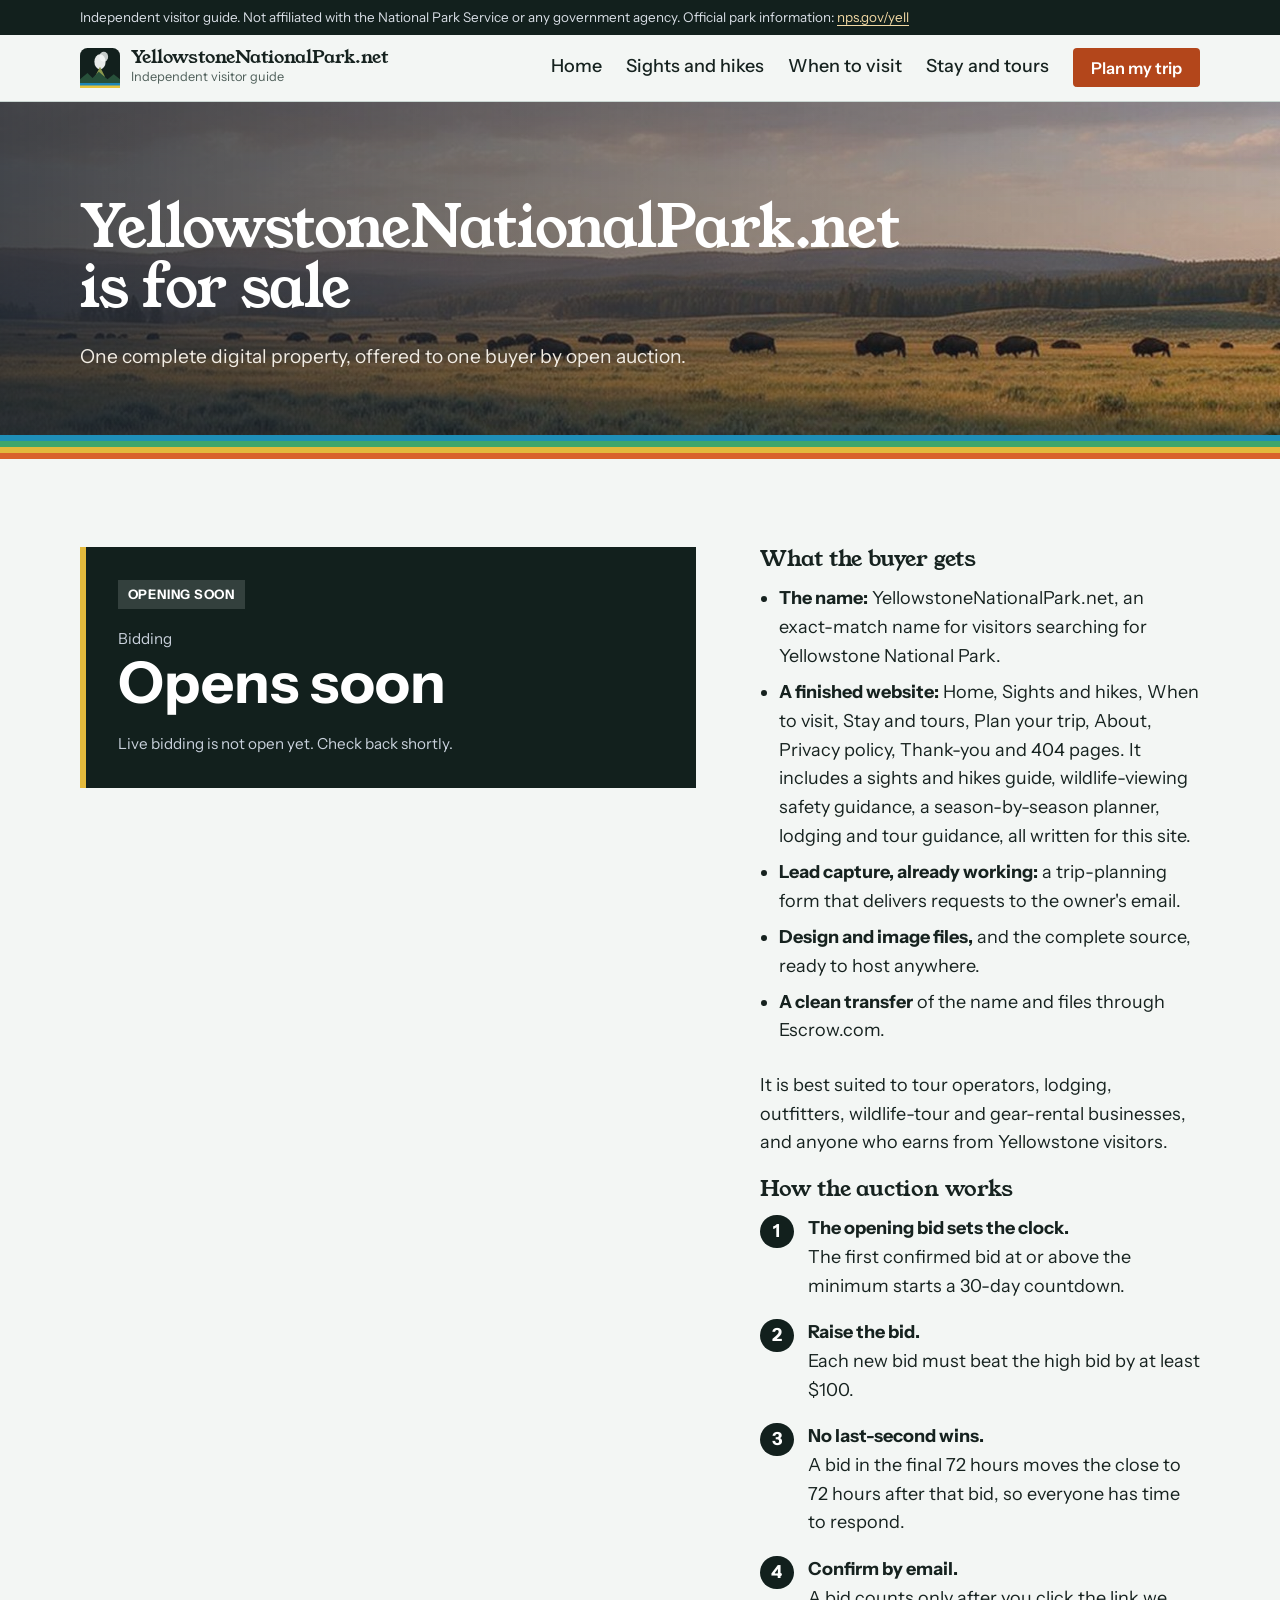
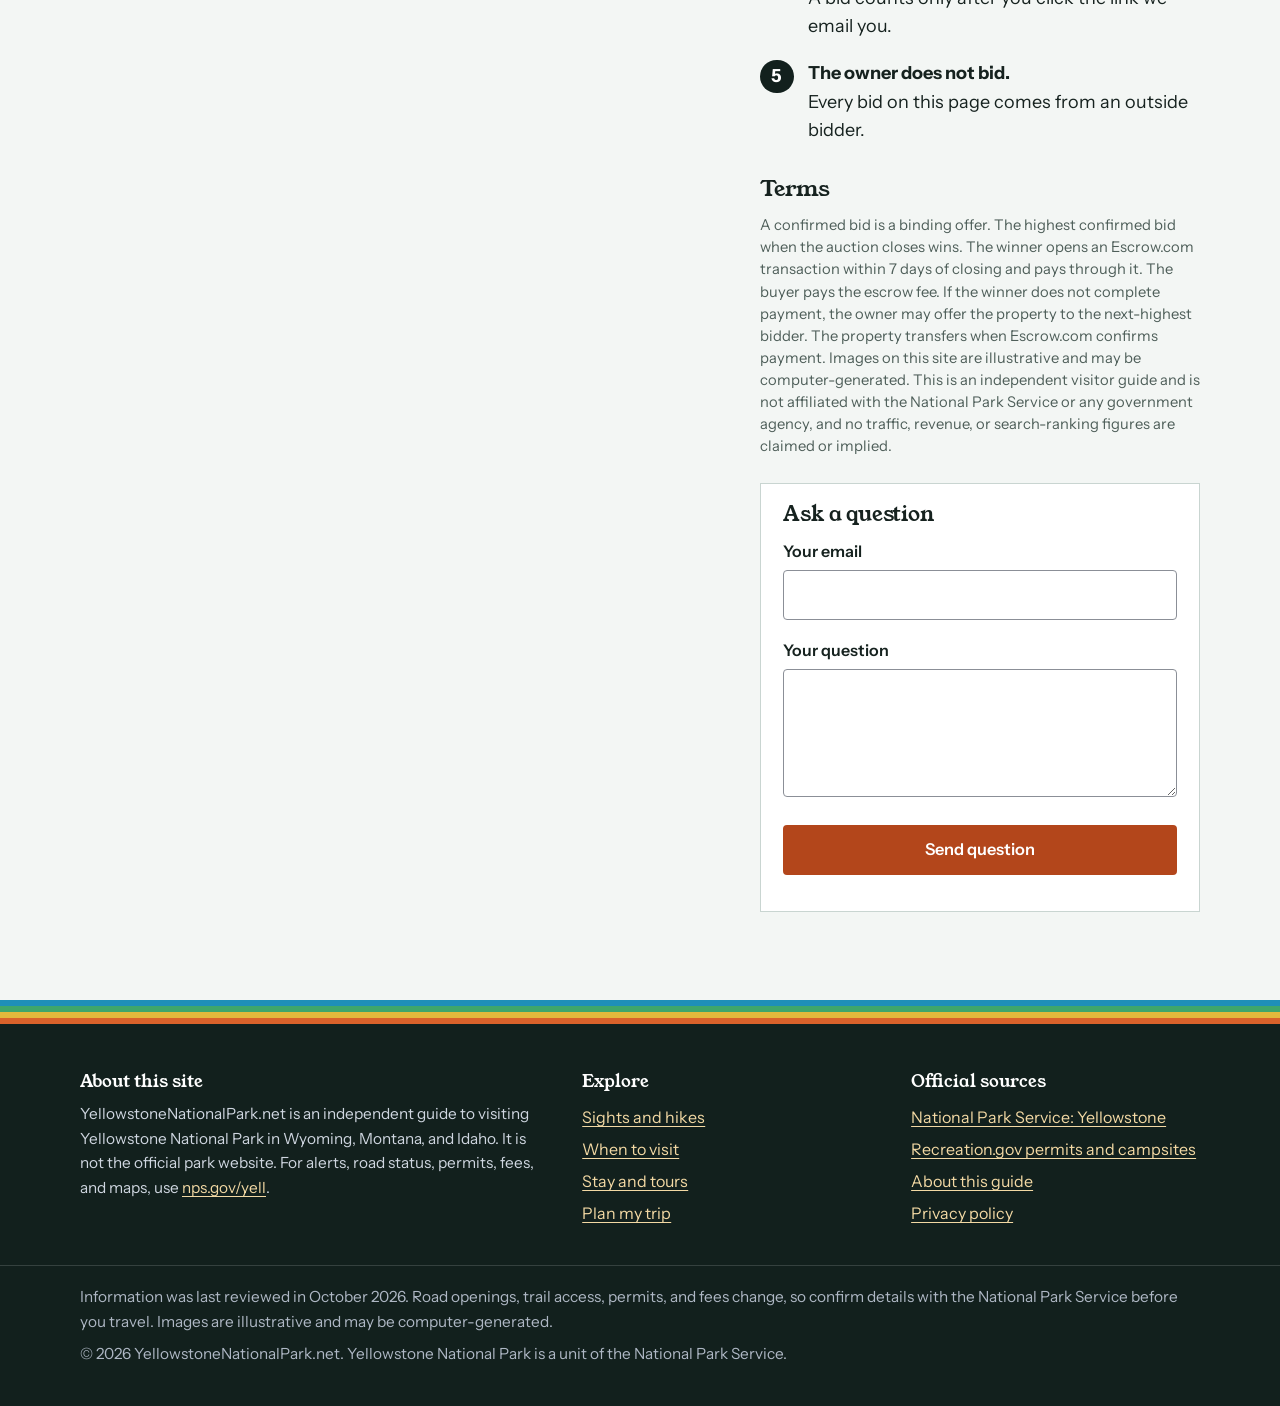
==== auction.html @ eef89161 "Add auction page (unlinked, noindex) and auction client script Co-Authored-By: Claude Sonnet 5.5 <no" ====
<!doctype html>
<html lang="en">
<head>
<meta charset="utf-8">
<meta name="robots" content="noindex, follow">
<meta name="viewport" content="width=device-width, initial-scale=1">
<title>YellowstoneNationalPark.net: Digital Property for Sale by Auction</title>
<meta name="description" content="YellowstoneNationalPark.net is offered as a complete digital property: the name, a finished visitor guide, and a working lead-capture form. Bids are open.">

<link rel="canonical" href="https://yellowstonenationalpark.net/auction.html">
<meta property="og:type" content="website">
<meta property="og:site_name" content="YellowstoneNationalPark.net">
<meta property="og:title" content="YellowstoneNationalPark.net: Digital Property for Sale by Auction">
<meta property="og:description" content="YellowstoneNationalPark.net is offered as a complete digital property: the name, a finished visitor guide, and a working lead-capture form. Bids are open.">
<meta property="og:url" content="https://yellowstonenationalpark.net/auction.html">
<meta property="og:image" content="https://yellowstonenationalpark.net/images/og-image.jpg">
<meta name="twitter:card" content="summary_large_image">
<meta name="theme-color" content="#12201d">
<link rel="icon" href="favicon.svg" type="image/svg+xml">
<link rel="apple-touch-icon" href="apple-touch-icon.png">
<link rel="preconnect" href="https://fonts.googleapis.com">
<link rel="preconnect" href="https://fonts.gstatic.com" crossorigin>
<link rel="stylesheet" href="https://fonts.googleapis.com/css2?family=Instrument+Sans:wght@400..700&family=Young+Serif&display=swap">
<link rel="stylesheet" href="css/style.css">
<script src="js/config.js"></script>
<script src="js/main.js" defer></script>
<script src="js/auction.js" defer></script>

</head>
<body>
<a class="skip" href="#main">Skip to content</a>
<div class="notice"><div class="wrap">Independent visitor guide. Not affiliated with the National Park Service or any government agency. Official park information: <a href="https://www.nps.gov/yell" rel="noopener">nps.gov/yell</a></div></div>
<header class="site-header">
<div class="wrap">
<a class="brand" href="index.html"><svg viewBox="0 0 64 64" aria-hidden="true"><rect width="64" height="64" rx="12" fill="#12201D"/><ellipse cx="32" cy="22" rx="9" ry="12" fill="#F4F7F6" opacity=".95"/><ellipse cx="38" cy="14" rx="7" ry="8" fill="#F4F7F6" opacity=".8"/><path d="M24,46 L32,30 L40,46 Z" fill="#8E9A4E"/><path d="M0,64 L0,50 L12,40 L20,48 L30,38 L44,50 L54,42 L64,50 L64,64 Z" fill="#27503A"/><rect y="56" width="64" height="8" fill="#1C86B8"/><rect y="60" width="64" height="4" fill="#E7C33A"/></svg><span><span class="brand-name">YellowstoneNationalPark.net</span><span class="brand-sub">Independent visitor guide</span></span></a>
<button class="nav-toggle" type="button" aria-expanded="false" aria-controls="site-nav">Menu</button>
<nav class="nav" id="site-nav" aria-label="Main"><a href="index.html">Home</a><a href="sights.html">Sights and hikes</a><a href="when-to-visit.html">When to visit</a><a href="plan-your-stay.html">Stay and tours</a><a class="btn" href="plan-your-trip.html">Plan my trip</a></nav>
</div>
</header>
<main id="main">

<section class="page-head">
<img src="images/header-plan.jpg" data-fallback="images/art/header-plan.svg" alt="" width="1600" height="500" fetchpriority="high">
<div class="wrap">
<h1>YellowstoneNationalPark.net is for sale</h1>
<p>One complete digital property, offered to one buyer by open auction.</p>
</div>
</section>
<div class="strata" aria-hidden="true"><i></i><i></i><i></i><i></i></div>

<section class="section">
<div class="wrap form-layout">
<div>
<div id="a-banner" class="a-banner" hidden role="status"></div>

<div class="auction-panel" id="auction-panel" aria-live="polite">
<span class="a-status" id="a-status">Loading</span>
<p class="a-label" id="a-label">Current high bid</p>
<p class="a-amount" id="a-amount">&nbsp;</p>
<p class="a-clock-label" id="a-clock-label"></p>
<p class="a-clock" id="a-clock"></p>
<p class="a-meta" id="a-meta"></p>
<div class="a-history-wrap" id="a-history-wrap" hidden>
<h3>Confirmed bids</h3>
<ul class="a-history" id="a-history"></ul>
</div>
</div>

<div id="bid-form-wrap" hidden>
<form id="bid-form" class="lead-form" novalidate>
<h2 style="margin-top:0">Place a bid</h2>
<p class="fine" style="margin-top:0">Your next bid must be at least <strong id="a-min"></strong>. Your bid counts only after you confirm it by email.</p>
<div class="hp" aria-hidden="true"><input type="text" name="website" tabindex="-1" autocomplete="off"></div>
<div class="field-row">
<div class="field"><label for="bid-name">Your name</label><input type="text" id="bid-name" name="name" autocomplete="name" required></div>
<div class="field"><label for="bid-company">Company <span class="hint">(optional)</span></label><input type="text" id="bid-company" name="company" autocomplete="organization"></div>
</div>
<div class="field-row">
<div class="field"><label for="bid-email">Email</label><input type="email" id="bid-email" name="email" autocomplete="email" required></div>
<div class="field"><label for="bid-phone">Phone</label><input type="tel" id="bid-phone" name="phone" autocomplete="tel" required></div>
</div>
<div class="field"><label for="bid-amount">Your bid (US dollars)</label><div class="a-amount-field"><span>$</span><input type="text" inputmode="numeric" id="bid-amount" name="amount" autocomplete="off" required></div></div>
<div class="field"><label class="check"><input type="checkbox" name="terms" id="bid-terms"><span>I have read the auction terms. I understand that a confirmed bid is binding, and that the winner pays through Escrow.com within 7 days of the auction closing.</span></label></div>
<button class="btn" type="submit">Submit bid</button>
<div id="bid-status" class="form-status" role="status"></div>
</form>
</div>
<div id="a-closed" class="a-closed" hidden>Bidding is not open right now.</div>
</div>

<aside class="a-side">
<h2>What the buyer gets</h2>
<ul class="a-list">
<li><strong>The name:</strong> YellowstoneNationalPark.net, an exact-match name for visitors searching for Yellowstone National Park.</li>
<li><strong>A finished website:</strong> Home, Sights and hikes, When to visit, Stay and tours, Plan your trip, About, Privacy policy, Thank-you and 404 pages. It includes a sights and hikes guide, wildlife-viewing safety guidance, a season-by-season planner, lodging and tour guidance, all written for this site.</li>
<li><strong>Lead capture, already working:</strong> a trip-planning form that delivers requests to the owner's email.</li>
<li><strong>Design and image files,</strong> and the complete source, ready to host anywhere.</li>
<li><strong>A clean transfer</strong> of the name and files through Escrow.com.</li>
</ul>
<p>It is best suited to tour operators, lodging, outfitters, wildlife-tour and gear-rental businesses, and anyone who earns from Yellowstone visitors.</p>

<h2>How the auction works</h2>
<ol class="steps">
<li><strong>The opening bid sets the clock.</strong>The first confirmed bid at or above the minimum starts a 30-day countdown.</li>
<li><strong>Raise the bid.</strong>Each new bid must beat the high bid by at least $100.</li>
<li><strong>No last-second wins.</strong>A bid in the final 72 hours moves the close to 72 hours after that bid, so everyone has time to respond.</li>
<li><strong>Confirm by email.</strong>A bid counts only after you click the link we email you.</li>
<li><strong>The owner does not bid.</strong>Every bid on this page comes from an outside bidder.</li>
</ol>

<h2>Terms</h2>
<p class="fine" style="margin-top:0">A confirmed bid is a binding offer. The highest confirmed bid when the auction closes wins. The winner opens an Escrow.com transaction within 7 days of closing and pays through it. The buyer pays the escrow fee. If the winner does not complete payment, the owner may offer the property to the next-highest bidder. The property transfers when Escrow.com confirms payment. Images on this site are illustrative and may be computer-generated. This is an independent visitor guide and is not affiliated with the National Park Service or any government agency, and no traffic, revenue, or search-ranking figures are claimed or implied.</p>

<form id="ask-form" class="ask-form" novalidate>
<h3>Ask a question</h3>
<div class="hp" aria-hidden="true"><input type="checkbox" name="botcheck" tabindex="-1" autocomplete="off"></div>
<div class="field"><label for="ask-email">Your email</label><input type="email" id="ask-email" name="email" required></div>
<div class="field"><label for="ask-msg">Your question</label><textarea id="ask-msg" name="message" required></textarea></div>
<button class="btn" type="submit">Send question</button>
<div id="ask-status" class="form-status" role="status"></div>
</form>
</aside>
</div>
</section>

</main>
<div class="strata strata--static" aria-hidden="true"><i></i><i></i><i></i><i></i></div>
<footer class="site-footer">
<div class="wrap">
<div>
<h2>About this site</h2>
<p>YellowstoneNationalPark.net is an independent guide to visiting Yellowstone National Park in Wyoming, Montana, and Idaho. It is not the official park website. For alerts, road status, permits, fees, and maps, use <a href="https://www.nps.gov/yell" rel="noopener">nps.gov/yell</a>.</p>
</div>
<div>
<h2>Explore</h2>
<ul>
<li><a href="sights.html">Sights and hikes</a></li>
<li><a href="when-to-visit.html">When to visit</a></li>
<li><a href="plan-your-stay.html">Stay and tours</a></li>
<li><a href="plan-your-trip.html">Plan my trip</a></li>
</ul>
</div>
<div>
<h2>Official sources</h2>
<ul>
<li><a href="https://www.nps.gov/yell" rel="noopener">National Park Service: Yellowstone</a></li>
<li><a href="https://www.recreation.gov" rel="noopener">Recreation.gov permits and campsites</a></li>
<li><a href="about.html">About this guide</a></li>
<li><a href="privacy.html">Privacy policy</a></li>
</ul>
</div>
</div>
<div class="legal"><div class="wrap">
<p>Information was last reviewed in October 2026. Road openings, trail access, permits, and fees change, so confirm details with the National Park Service before you travel. Images are illustrative and may be computer-generated.</p>
<p>&copy; <span id="year">2026</span> YellowstoneNationalPark.net. Yellowstone National Park is a unit of the National Park Service.</p>
</div></div>
</footer>
</body>
</html>
---- css/style.css ----
/* YellowstoneNationalPark.net — independent visitor guide */

:root {
  --night: #12201d;
  --night-2: #1d332e;
  --paper: #f3f6f4;
  --paper-2: #e3ebe8;
  --ink: #16221f;
  --muted: #4f5f5a;
  --line: #c9d5d1;
  --vermilion: #b3461b;
  --vermilion-dk: #8c3512;
  --river: #17787a;
  --gold: #e3b93c;
  --s1: #1f8fb8;
  --s2: #3fa66b;
  --s3: #e3b93c;
  --s4: #d9622b;
  --wrap: 1120px;
  --head: "Instrument Sans", "Avenir Next", "Segoe UI", system-ui, sans-serif;
  --body: "Instrument Sans", "Avenir Next", "Segoe UI", system-ui, sans-serif;
  --display: "Young Serif", Georgia, "Times New Roman", serif;
}

*, *::before, *::after { box-sizing: border-box; }
html { -webkit-text-size-adjust: 100%; scroll-behavior: smooth; }
body {
  margin: 0;
  background: var(--paper);
  color: var(--ink);
  font-family: var(--body);
  font-size: 1.125rem;
  line-height: 1.65;
}
img { max-width: 100%; height: auto; display: block; }
a { color: var(--vermilion); text-underline-offset: 3px; }
a:hover { color: var(--vermilion-dk); }
:focus-visible { outline: 3px solid var(--river); outline-offset: 3px; }

h1, h2, h3 {
  font-family: var(--head);
  font-weight: 700;
  line-height: 1.12;
  letter-spacing: -0.015em;
  margin: 0 0 .6em;
}
h1 { font-size: clamp(2.5rem, 6.4vw, 4.8rem); line-height: 1.02; letter-spacing: -0.025em; }
h2 { font-size: clamp(1.75rem, 3.4vw, 2.5rem); }
h3 { font-size: 1.3rem; letter-spacing: -0.005em; }
p { margin: 0 0 1.1em; }

.wrap { width: min(100% - 2.5rem, var(--wrap)); margin-inline: auto; }
.prose { max-width: 40rem; }
.section { padding: clamp(3rem, 7vw, 5.5rem) 0; }
.section--tint { background: var(--paper-2); }
.lede { font-size: 1.28rem; line-height: 1.55; color: #323a46; }

.skip {
  position: absolute; left: -999px; top: 0; background: #fff; color: var(--ink);
  padding: .6rem 1rem; z-index: 100;
}
.skip:focus { left: .5rem; top: .5rem; }

/* ---------- top notice + header ---------- */
.notice {
  background: var(--night);
  color: #d9dee6;
  font-family: var(--head);
  font-size: .84rem;
  line-height: 1.4;
  padding: .5rem 0;
}
.notice a { color: #f3d9a4; }
.site-header { background: var(--paper); border-bottom: 1px solid var(--line); }
.site-header .wrap { display: flex; align-items: center; justify-content: space-between; gap: 1rem; padding: .8rem 0; }
.brand { display: flex; align-items: center; gap: .7rem; text-decoration: none; color: var(--ink); }
.brand svg, .brand img { width: 40px; height: 40px; flex: none; }
.brand-name { font-family: var(--head); font-weight: 700; font-size: 1.12rem; line-height: 1.1; display: block; }
.brand-sub { font-family: var(--head); font-size: .8rem; color: var(--muted); display: block; }
.nav-toggle {
  display: none; font: inherit; font-family: var(--head); font-weight: 600;
  background: none; border: 1.5px solid var(--ink); border-radius: 4px; padding: .4rem .8rem; cursor: pointer; color: var(--ink);
}
.nav { display: flex; align-items: center; gap: 1.5rem; font-family: var(--head); font-weight: 500; }
.nav a { color: var(--ink); text-decoration: none; padding: .3rem 0; border-bottom: 2px solid transparent; }
.nav a:hover { border-bottom-color: var(--s2); }
.nav a[aria-current="page"] { border-bottom-color: var(--vermilion); }
.nav .btn { color: #fff; border-bottom: 0; padding: .55rem 1rem; }

@media (max-width: 860px) {
  .nav-toggle { display: inline-block; }
  .nav { display: none; position: absolute; left: 0; right: 0; top: 100%; background: var(--paper); flex-direction: column; align-items: stretch; gap: 0; padding: .5rem 1.25rem 1.2rem; border-bottom: 1px solid var(--line); z-index: 20; }
  .nav.is-open { display: flex; }
  .nav a { padding: .8rem 0; border-bottom: 1px solid var(--line); }
  .nav .btn { margin-top: .8rem; text-align: center; }
  .site-header { position: relative; }
}

/* ---------- buttons ---------- */
.btn {
  display: inline-block; font-family: var(--head); font-weight: 600; font-size: 1.02rem; line-height: 1.2;
  background: var(--vermilion); color: #fff; text-decoration: none;
  padding: .85rem 1.35rem; border-radius: 4px; border: 2px solid var(--vermilion); cursor: pointer;
}
.btn:hover { background: var(--vermilion-dk); border-color: var(--vermilion-dk); color: #fff; }
.btn--ghost { background: transparent; color: #fff; border-color: rgba(255,255,255,.75); }
.btn--ghost:hover { background: rgba(255,255,255,.14); border-color: #fff; }
.btn--gold { background: var(--gold); border-color: var(--gold); color: var(--night); }
.btn--gold:hover { background: #e4b252; border-color: #e4b252; color: var(--night); }
.btn-row { display: flex; flex-wrap: wrap; gap: .8rem; }

/* ---------- strata band (page-load draws once) ---------- */
.strata { display: flex; flex-direction: column; }
.strata i { display: block; height: 5px; transform-origin: left; animation: draw .9s cubic-bezier(.2,.7,.2,1) both; }
.strata i:nth-child(1) { background: var(--s1); animation-delay: .05s; }
.strata i:nth-child(2) { background: var(--s2); animation-delay: .2s; }
.strata i:nth-child(3) { background: var(--s3); animation-delay: .35s; }
.strata i:nth-child(4) { background: var(--s4); animation-delay: .5s; }
@keyframes draw { from { transform: scaleX(0); } to { transform: scaleX(1); } }
.strata--static i { animation: none; }

/* ---------- hero ---------- */
.hero { position: relative; color: #fff; background: var(--night); min-height: min(82vh, 780px); display: flex; align-items: flex-end; overflow: hidden; }
.hero > img { position: absolute; inset: 0; width: 100%; height: 100%; object-fit: cover; }
.hero::before {
  content: ""; position: absolute; inset: 0; z-index: 1;
  background: linear-gradient(180deg, rgba(27,36,48,.28) 0%, rgba(27,36,48,.12) 35%, rgba(27,36,48,.82) 100%);
}
.hero .wrap { position: relative; z-index: 2; padding: 6rem 0 3.2rem; }
.hero h1 { max-width: 16ch; text-shadow: 0 2px 24px rgba(0,0,0,.35); }
.hero p { max-width: 36rem; font-size: 1.25rem; color: #f1ece4; text-shadow: 0 1px 12px rgba(0,0,0,.4); }

.page-head { position: relative; color: #fff; background: var(--night); overflow: hidden; }
.page-head > img { position: absolute; inset: 0; width: 100%; height: 100%; object-fit: cover; }
.page-head::before { content: ""; position: absolute; inset: 0; z-index: 1; background: linear-gradient(90deg, rgba(27,36,48,.82) 0%, rgba(27,36,48,.45) 60%, rgba(27,36,48,.2) 100%); }
.page-head .wrap { position: relative; z-index: 2; padding: clamp(3.5rem, 8vw, 6rem) 0 clamp(2.5rem, 6vw, 4rem); }
.page-head h1 { font-size: clamp(2.1rem, 5vw, 3.6rem); max-width: 20ch; margin-bottom: .4em; }
.page-head p { max-width: 38rem; font-size: 1.2rem; margin: 0; color: #f1ece4; }

/* ---------- quick facts ---------- */
.facts { background: var(--paper-2); border-bottom: 1px solid var(--line); }
.facts dl { display: grid; grid-template-columns: repeat(4, 1fr); margin: 0; }
.facts div { padding: 1.4rem 1.2rem 1.4rem 0; }
.facts div + div { padding-left: 1.4rem; border-left: 1px solid var(--line); }
.facts dt { font-family: var(--head); font-weight: 700; font-size: 1.55rem; line-height: 1.1; letter-spacing: -0.01em; }
.facts dd { margin: .3rem 0 0; font-size: .98rem; line-height: 1.4; color: var(--muted); }
@media (max-width: 760px) {
  .facts dl { grid-template-columns: 1fr 1fr; }
  .facts div { padding: 1rem .8rem 1rem 0; }
  .facts div:nth-child(odd) { padding-left: 0; border-left: 0; }
  .facts div:nth-child(n+3) { border-top: 1px solid var(--line); }
}

/* ---------- cards ---------- */
.grid { display: grid; gap: 1.6rem; }
.grid--2 { grid-template-columns: repeat(2, 1fr); }
.grid--3 { grid-template-columns: repeat(3, 1fr); }
.grid--4 { grid-template-columns: repeat(4, 1fr); }
@media (max-width: 980px) { .grid--4 { grid-template-columns: repeat(2, 1fr); } .grid--3 { grid-template-columns: repeat(2, 1fr); } }
@media (max-width: 640px) { .grid--4, .grid--3, .grid--2 { grid-template-columns: 1fr; } }

.card { position: relative; background: #fff; border: 1px solid var(--line); display: flex; flex-direction: column; }
.card > img { width: 100%; aspect-ratio: 4 / 3; object-fit: cover; background: var(--paper-2); }
.card-body { padding: 1.15rem 1.2rem 1.35rem; display: flex; flex-direction: column; flex: 1; }
.card-body h3 { margin-bottom: .4em; }
.card-body p { font-size: 1rem; line-height: 1.55; margin-bottom: .9em; }
.card-body > :last-child { margin-bottom: 0; }
.card h3 a { color: var(--ink); text-decoration: none; }
.card h3 a::after { content: ""; position: absolute; inset: 0; }
.card h3 a:hover { color: var(--vermilion); }
.card:focus-within { outline: 3px solid var(--river); outline-offset: 2px; }
.card h3 a:focus-visible { outline: none; }

/* ---------- trail plates ---------- */
.plate {
  display: flex; flex-wrap: wrap; gap: .5rem 1.4rem;
  margin: 0 0 1rem; padding: .85rem 1rem; background: var(--night); color: #f4eadc;
  border-radius: 2px; outline: 1px solid rgba(244,234,220,.35); outline-offset: -5px;
}
.plate div { min-width: 0; }
.plate dt { font-family: var(--head); font-size: .78rem; color: #b9c2cf; line-height: 1.3; }
.plate dd { margin: 0; font-family: var(--head); font-weight: 700; font-size: 1.1rem; line-height: 1.25; color: #fff; }

/* ---------- editorial blocks ---------- */
.split { display: grid; grid-template-columns: 1.1fr 1fr; gap: clamp(1.6rem, 4vw, 3.5rem); align-items: center; }
.split--flip > :first-child { order: 2; }
.split img { width: 100%; aspect-ratio: 4 / 3; object-fit: cover; }
@media (max-width: 800px) { .split { grid-template-columns: 1fr; } .split--flip > :first-child { order: 0; } }

.points { list-style: none; margin: 0; padding: 0; display: grid; gap: 1.5rem; }
.points li { padding-left: 1.2rem; border-left: 4px solid var(--s3); }
.points strong { font-family: var(--head); font-size: 1.15rem; display: block; margin-bottom: .15rem; }

.facts-list { margin: 0 0 1.2em; padding: 0; list-style: none; font-size: 1rem; }
.facts-list li { padding: .45rem 0; border-top: 1px solid var(--line); }
.facts-list li:last-child { border-bottom: 1px solid var(--line); }
.facts-list b { font-family: var(--head); }

.callout { background: #fff; border: 1px solid var(--line); border-left: 6px solid var(--gold); padding: 1.1rem 1.3rem; margin: 2rem 0; font-size: 1.02rem; }
.callout strong { font-family: var(--head); }
.callout > :last-child { margin-bottom: 0; }

.table-wrap { overflow-x: auto; border: 1px solid var(--line); background: #fff; }
table { border-collapse: collapse; width: 100%; font-size: 1rem; min-width: 640px; }
th, td { text-align: left; padding: .8rem 1rem; vertical-align: top; border-bottom: 1px solid var(--line); }
th { font-family: var(--head); font-weight: 600; background: var(--paper-2); }
tr:last-child td { border-bottom: 0; }

.cta { background: var(--night); color: #fff; }
.cta h2 { color: #fff; max-width: 22ch; }
.cta p { color: #d4dae3; max-width: 38rem; }

details { border-top: 1px solid var(--line); padding: 1rem 0; }
details:last-of-type { border-bottom: 1px solid var(--line); }
summary { font-family: var(--head); font-weight: 600; font-size: 1.15rem; cursor: pointer; }
details p { margin: .7rem 0 0; font-size: 1.05rem; max-width: 40rem; }

/* ---------- form ---------- */
.form-layout { display: grid; grid-template-columns: 1.4fr 1fr; gap: clamp(2rem, 5vw, 4rem); align-items: start; }
@media (max-width: 900px) { .form-layout { grid-template-columns: 1fr; } }
.lead-form { background: #fff; border: 1px solid var(--line); padding: clamp(1.2rem, 3vw, 2rem); }
.field-row { display: grid; grid-template-columns: 1fr 1fr; gap: 0 1.2rem; }
@media (max-width: 640px) { .field-row { grid-template-columns: 1fr; } }
.field { margin-bottom: 1.15rem; }
.field label, .field legend { display: block; font-family: var(--head); font-weight: 600; font-size: 1rem; margin-bottom: .35rem; padding: 0; }
.field .hint { font-size: .92rem; color: var(--muted); font-weight: 400; }
.field input[type="text"], .field input[type="email"], .field input[type="tel"], .field select, .field textarea {
  width: 100%; font: inherit; font-size: 1rem; color: var(--ink); background: #fff;
  border: 1.5px solid #8b8f97; border-radius: 4px; padding: .7rem .8rem; min-height: 3.1rem;
}
.field textarea { min-height: 8rem; }
.field textarea { min-height: 8rem; resize: vertical; }
.field input:focus, .field select:focus, .field textarea:focus { outline: 3px solid var(--river); outline-offset: 1px; border-color: var(--river); }
.field .error { display: none; color: #a12a16; font-family: var(--head); font-size: .95rem; margin-top: .35rem; }
.field.has-error .error { display: block; }
.field.has-error input, .field.has-error select, .field.has-error textarea { border-color: #a12a16; }
.check { display: flex; gap: .7rem; align-items: flex-start; font-size: .98rem; line-height: 1.5; }
.check input { width: 1.2rem; height: 1.2rem; margin-top: .25rem; flex: none; accent-color: var(--vermilion); }
.hp { position: absolute; left: -9999px; width: 1px; height: 1px; overflow: hidden; }
.form-status { margin-top: 1rem; font-family: var(--head); font-weight: 600; }
.form-status.is-error { color: #a12a16; }
.lead-form .btn { width: 100%; font-size: 1.1rem; padding: 1rem; }
.lead-form .btn[disabled] { opacity: .65; cursor: progress; }
.fine { font-size: .92rem; color: var(--muted); line-height: 1.5; margin-top: .9rem; }

.steps { list-style: none; counter-reset: step; margin: 0 0 2rem; padding: 0; display: grid; gap: 1.1rem; }
.steps li { counter-increment: step; padding-left: 3rem; position: relative; }
.steps li::before {
  content: counter(step); position: absolute; left: 0; top: .05rem; width: 2.1rem; height: 2.1rem; border-radius: 50%;
  background: var(--night); color: #fff; font-family: var(--head); font-weight: 700; display: grid; place-items: center;
}
.steps strong { font-family: var(--head); display: block; }

/* ---------- footer ---------- */
.site-footer { background: var(--night); color: #cfd6e0; font-size: 1rem; }
.site-footer .wrap { display: grid; grid-template-columns: 1.6fr 1fr 1fr; gap: 2.5rem; padding: 3rem 0 2.2rem; }
@media (max-width: 800px) { .site-footer .wrap { grid-template-columns: 1fr; gap: 1.8rem; } }
.site-footer h2 { font-size: 1.05rem; color: #fff; margin-bottom: .7em; letter-spacing: 0; }
.site-footer a { color: #f3d9a4; }
.site-footer ul { list-style: none; margin: 0; padding: 0; }
.site-footer li { padding: .2rem 0; }
.site-footer p { font-size: .96rem; line-height: 1.6; }
.legal { border-top: 1px solid rgba(255,255,255,.15); padding: 1.2rem 0 2rem; font-size: .88rem; color: #aeb7c4; }
.legal .wrap { display: block; padding: 0; }
.legal p { margin: 0 0 .5em; }

.center-page { text-align: left; }

@media (prefers-reduced-motion: reduce) {
  html { scroll-behavior: auto; }
  .strata i { animation: none; }
}
@media print {
  .notice, .nav, .nav-toggle, .cta, .site-footer .wrap { display: none; }
}

/* ---------- Yellowstone identity overrides ---------- */
body { line-height: 1.6; }
h1, h2, h3 { font-family: var(--display); font-weight: 400; letter-spacing: -0.01em; }
h1 { letter-spacing: -0.02em; line-height: 1.04; }
.brand-name { font-family: var(--display); font-weight: 400; font-size: 1.12rem; }
.facts dt { font-family: var(--display); font-weight: 400; font-size: 1.5rem; }
.plate dd { font-family: var(--head); }
.strata i { height: 6px; }
.card > img { aspect-ratio: 3 / 2; }
.hero .wrap { display: grid; grid-template-columns: 1.35fr 1fr; gap: 2.5rem; align-items: end; }
.hero h1 { max-width: 15ch; }
.hero-panel { background: rgba(18, 32, 29, .78); border: 1px solid rgba(255,255,255,.22); border-left: 6px solid var(--gold); padding: 1.1rem 1.3rem 1.2rem; font-size: 1rem; }
.hero-panel h2 { font-size: 1.25rem; color: #fff; margin: 0 0 .6rem; }
.hero-panel ul { list-style: none; margin: 0; padding: 0; }
.hero-panel li { padding: .5rem 0; border-top: 1px solid rgba(255,255,255,.18); line-height: 1.45; color: #e8efec; }
.hero-panel li b { color: #fff; }
.hero-panel a { color: #f3d9a4; }
@media (max-width: 860px) { .hero .wrap { grid-template-columns: 1fr; gap: 1.6rem; } }
.rule-cards { display: grid; grid-template-columns: repeat(3, 1fr); gap: 1.4rem; }
@media (max-width: 860px) { .rule-cards { grid-template-columns: 1fr; } }
.rule { background: #fff; border: 1px solid var(--line); border-top: 6px solid var(--s4); padding: 1.1rem 1.2rem 1.3rem; }
.rule:nth-child(2) { border-top-color: var(--s1); }
.rule:nth-child(3) { border-top-color: var(--s3); }
.rule h3 { font-size: 1.25rem; margin-bottom: .4em; }
.rule p { font-size: 1rem; margin: 0; line-height: 1.55; }
.points + p { margin-top: 1.6rem; }

/* ---------- auction page ---------- */
.auction-panel { background: var(--night); color: #fff; padding: clamp(1.3rem, 3vw, 2rem); border-left: 6px solid var(--gold); margin-bottom: 1.6rem; }
.a-status { display: inline-block; font-family: var(--head); font-weight: 700; font-size: .82rem; letter-spacing: .06em; text-transform: uppercase; padding: .25rem .6rem; background: rgba(255,255,255,.14); color: #fff; }
.a-status.is-running { background: var(--gold); color: var(--night); }
.a-status.is-open { background: var(--river); color: #fff; }
.a-label { font-family: var(--head); font-size: .95rem; color: #c9d1dc; margin: 1.1rem 0 0; }
.a-amount { font-family: var(--head); font-weight: 800; font-size: clamp(2.4rem, 7vw, 3.6rem); line-height: 1.1; margin: 0; color: #fff; }
.a-clock-label { font-family: var(--head); font-size: .95rem; color: #c9d1dc; margin: 1.1rem 0 0; }
.a-clock { font-family: var(--head); font-weight: 700; font-size: clamp(1.3rem, 4vw, 1.8rem); margin: 0; font-variant-numeric: tabular-nums; }
.a-meta { font-size: .95rem; color: #c9d1dc; margin: .9rem 0 0; line-height: 1.55; }
.a-history-wrap { margin-top: 1.3rem; border-top: 1px solid rgba(255,255,255,.18); padding-top: 1rem; }
.a-history-wrap h3 { font-size: 1rem; color: #fff; margin: 0 0 .5rem; }
.a-history { list-style: none; margin: 0; padding: 0; font-family: var(--head); font-size: .95rem; }
.a-history li { display: flex; justify-content: space-between; gap: 1rem; padding: .3rem 0; border-bottom: 1px solid rgba(255,255,255,.1); }
.a-history li span:first-child { font-weight: 700; }
.a-history li span:last-child { color: #c9d1dc; text-align: right; }
.a-banner { padding: .9rem 1.1rem; margin-bottom: 1.2rem; font-family: var(--head); font-weight: 600; border-left: 6px solid; }
.a-banner.is-ok { background: #e3f2e6; border-color: #2e7d4a; color: #174a2b; }
.a-banner.is-warn { background: #fdf0d8; border-color: #b9770e; color: #6b4306; }
.form-status.is-ok { color: #1f6b3d; }
.a-amount-field { position: relative; }
.a-amount-field span { position: absolute; left: .85rem; top: 50%; transform: translateY(-50%); font-family: var(--head); font-weight: 700; }
.a-amount-field input { padding-left: 1.8rem !important; }
.a-closed { background: #fff; border: 1px solid var(--line); padding: 1.2rem 1.4rem; font-family: var(--head); font-weight: 600; }
.a-list { margin: 0 0 1.6rem; padding-left: 1.2rem; }
.a-list li { margin-bottom: .45rem; }
.a-side h2 { font-size: 1.35rem; }
.ask-form { background: #fff; border: 1px solid var(--line); padding: 1.2rem 1.4rem; margin-top: 1.6rem; }
.ask-form .btn { width: 100%; }
.ask-form h3 { margin-top: 0; }
[hidden] { display: none !important; }
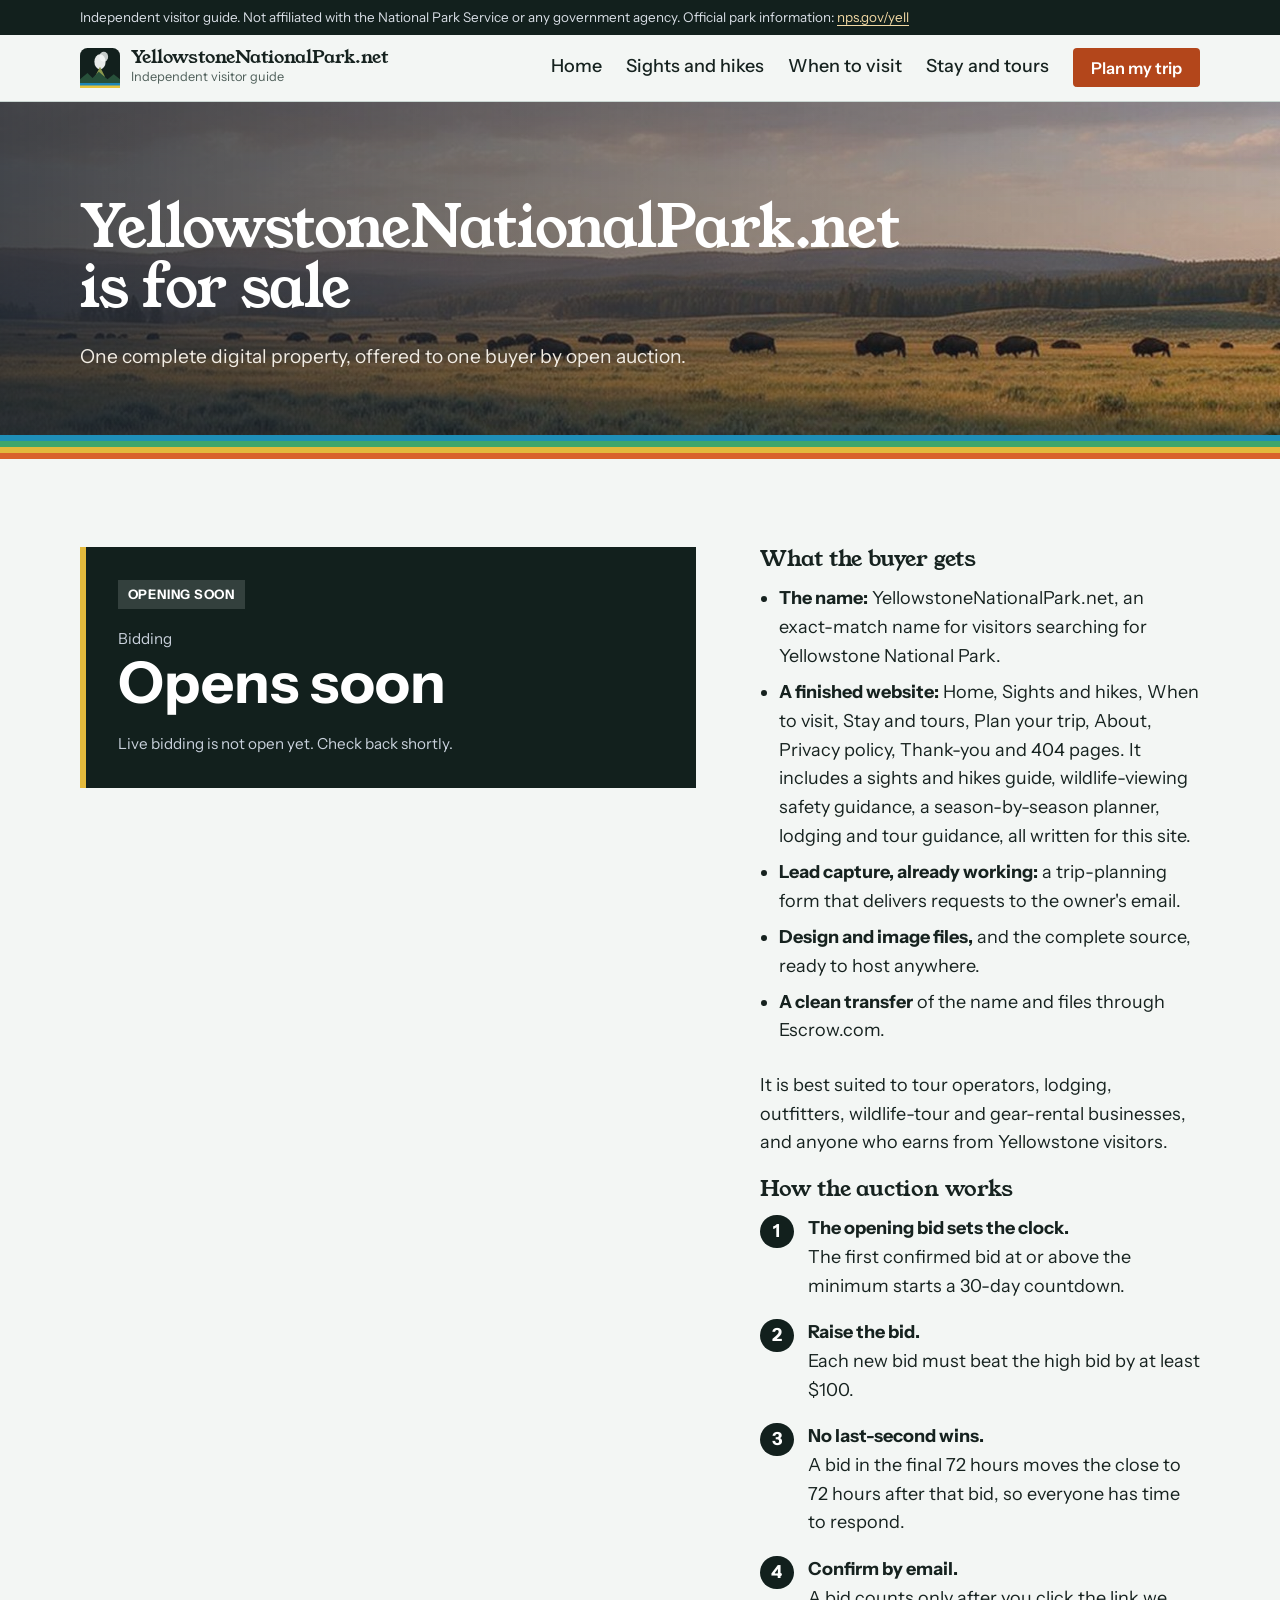
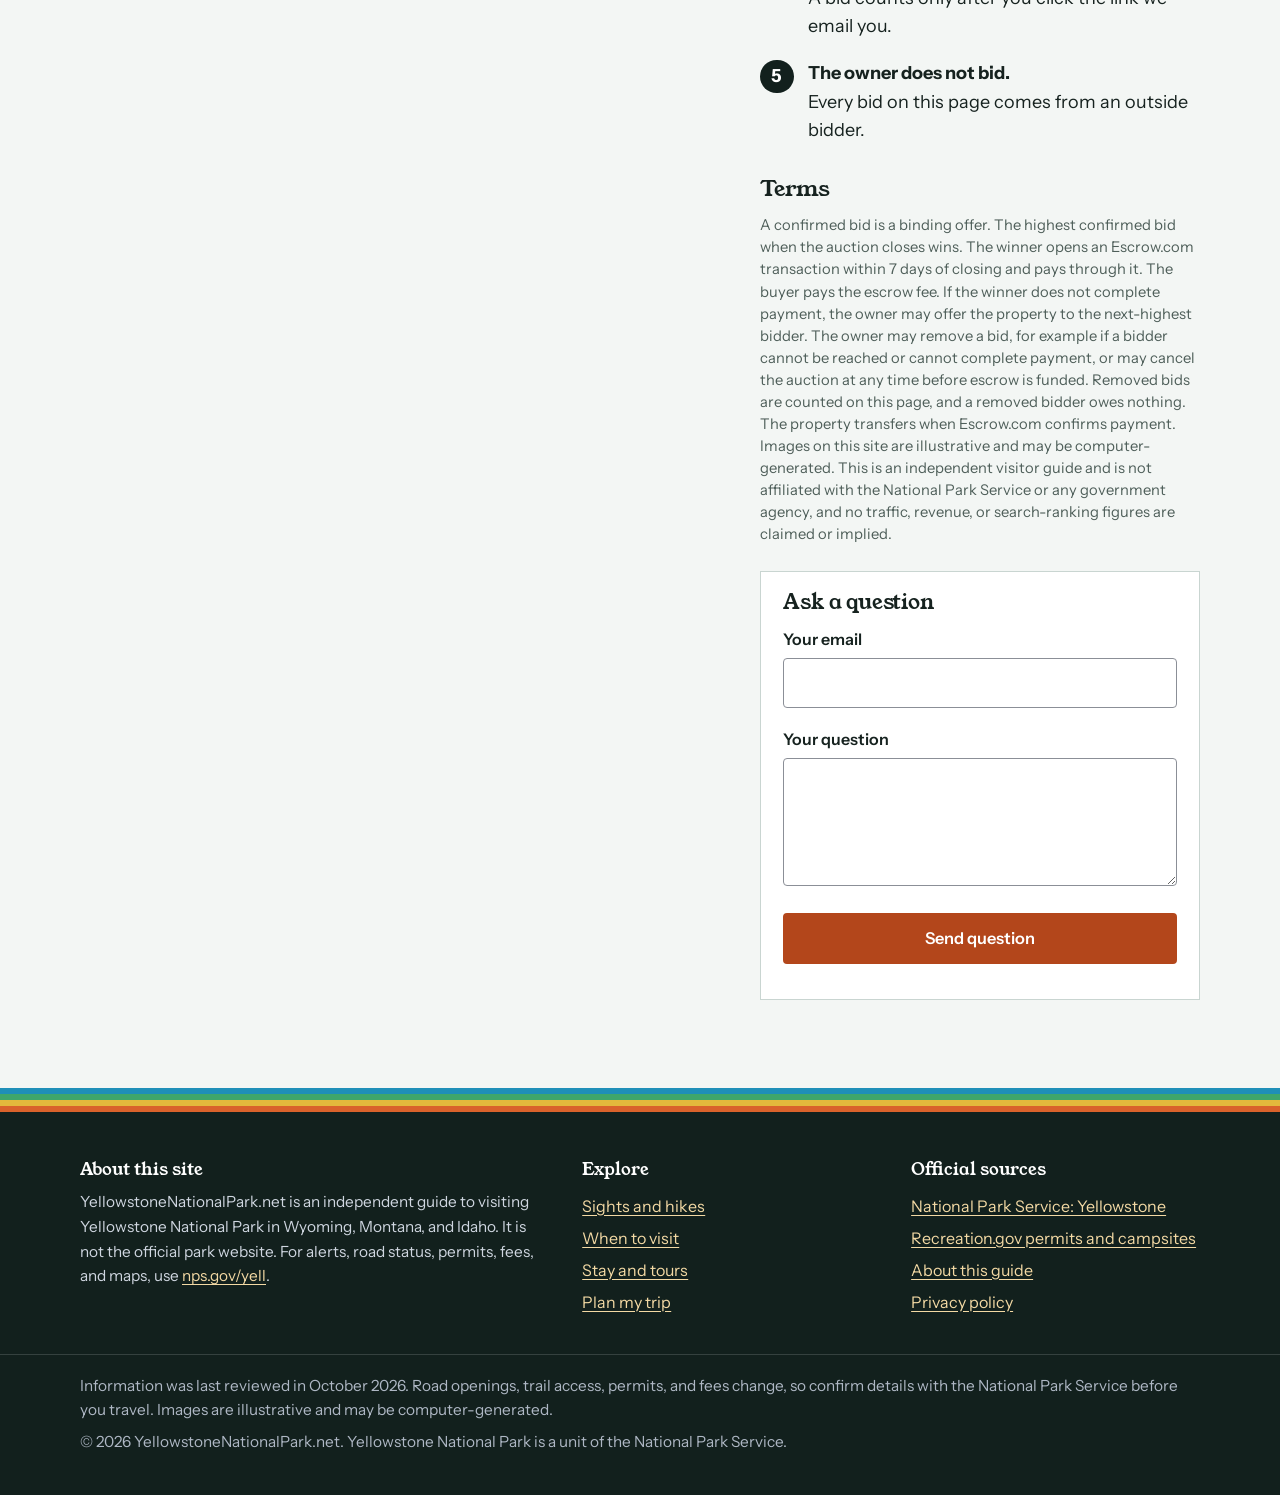
==== commit 442cf0f7: "Auction page: cancelled state, removed-bid note, updated terms Co-Authored-By: Claude Sonnet 5.5 <no" ====
--- a/auction.html
+++ b/auction.html
@@ -63,6 +63,7 @@
 <div class="a-history-wrap" id="a-history-wrap" hidden>
 <h3>Confirmed bids</h3>
 <ul class="a-history" id="a-history"></ul>
+<p class="a-meta" id="a-removed" hidden></p>
 </div>
 </div>
 
@@ -109,7 +110,7 @@
 </ol>
 
 <h2>Terms</h2>
-<p class="fine" style="margin-top:0">A confirmed bid is a binding offer. The highest confirmed bid when the auction closes wins. The winner opens an Escrow.com transaction within 7 days of closing and pays through it. The buyer pays the escrow fee. If the winner does not complete payment, the owner may offer the property to the next-highest bidder. The property transfers when Escrow.com confirms payment. Images on this site are illustrative and may be computer-generated. This is an independent visitor guide and is not affiliated with the National Park Service or any government agency, and no traffic, revenue, or search-ranking figures are claimed or implied.</p>
+<p class="fine" style="margin-top:0">A confirmed bid is a binding offer. The highest confirmed bid when the auction closes wins. The winner opens an Escrow.com transaction within 7 days of closing and pays through it. The buyer pays the escrow fee. If the winner does not complete payment, the owner may offer the property to the next-highest bidder. The owner may remove a bid, for example if a bidder cannot be reached or cannot complete payment, or may cancel the auction at any time before escrow is funded. Removed bids are counted on this page, and a removed bidder owes nothing. The property transfers when Escrow.com confirms payment. Images on this site are illustrative and may be computer-generated. This is an independent visitor guide and is not affiliated with the National Park Service or any government agency, and no traffic, revenue, or search-ranking figures are claimed or implied.</p>
 
 <form id="ask-form" class="ask-form" novalidate>
 <h3>Ask a question</h3>
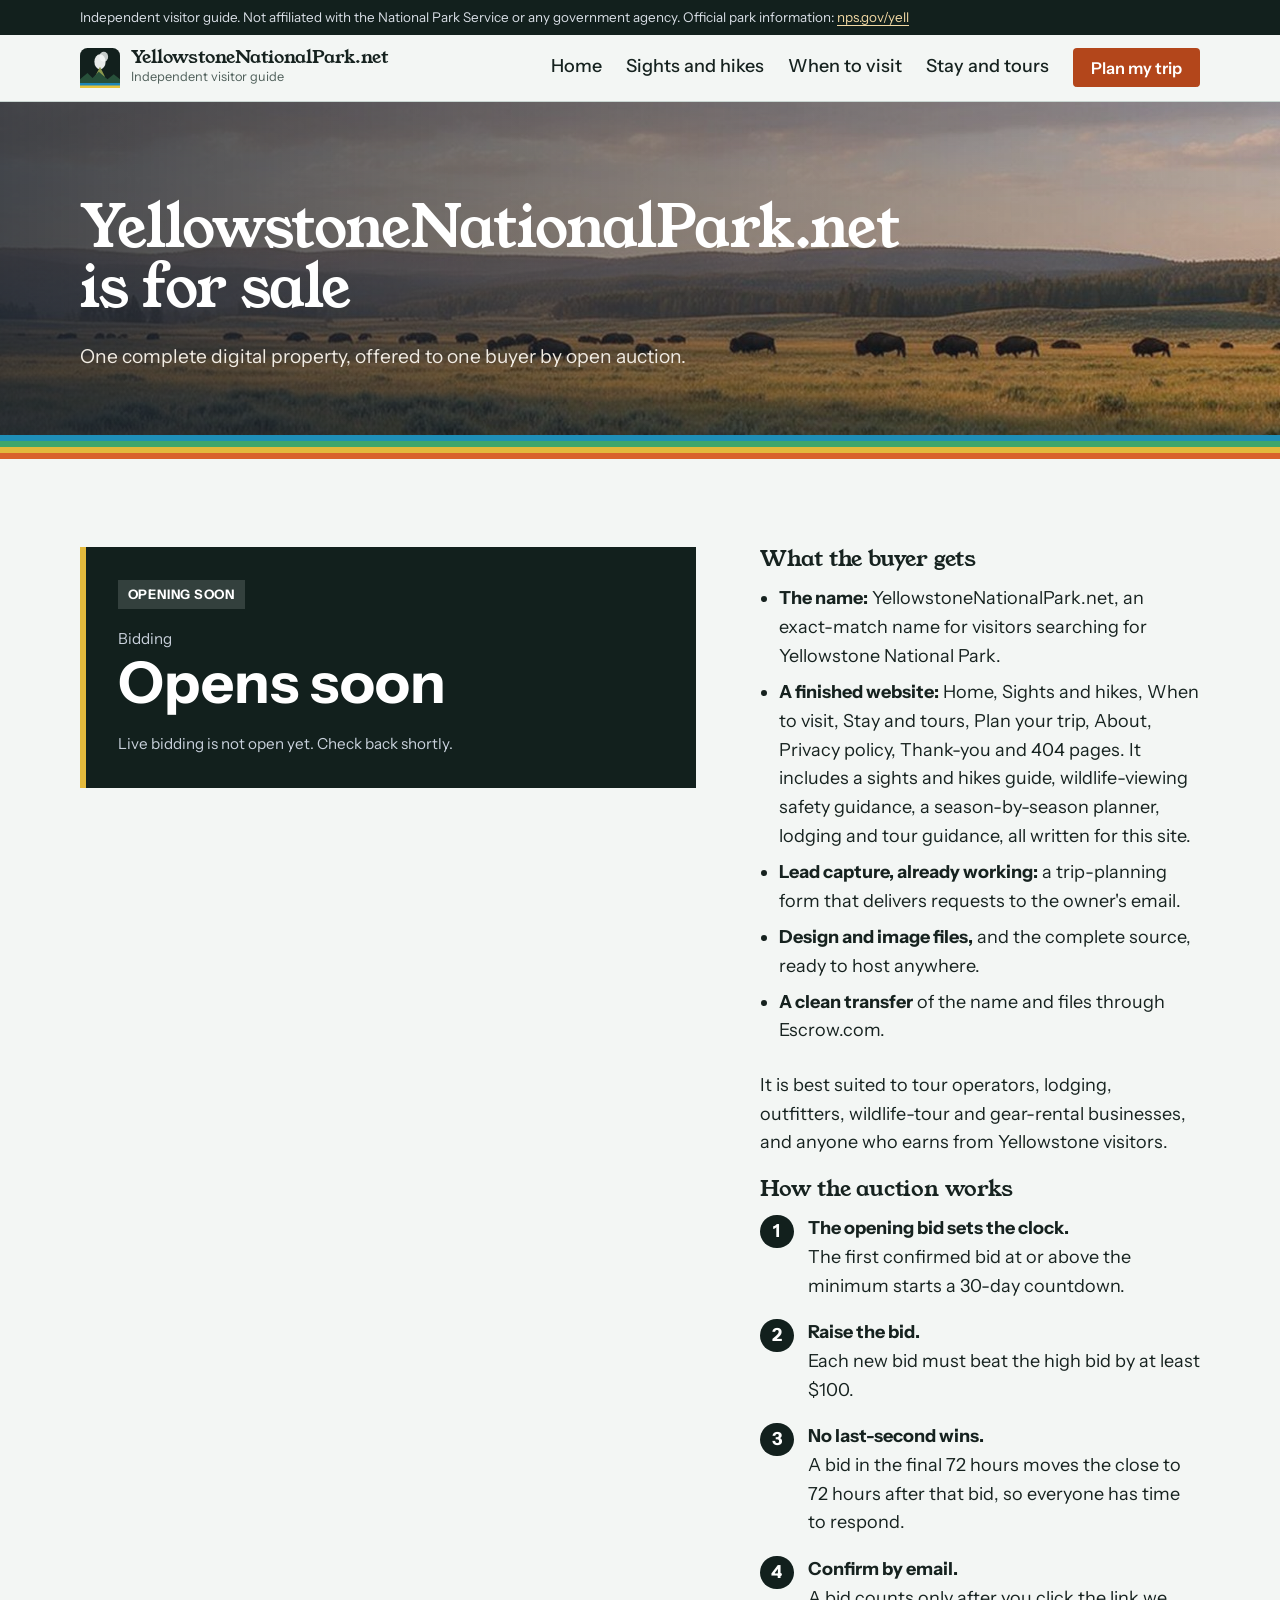
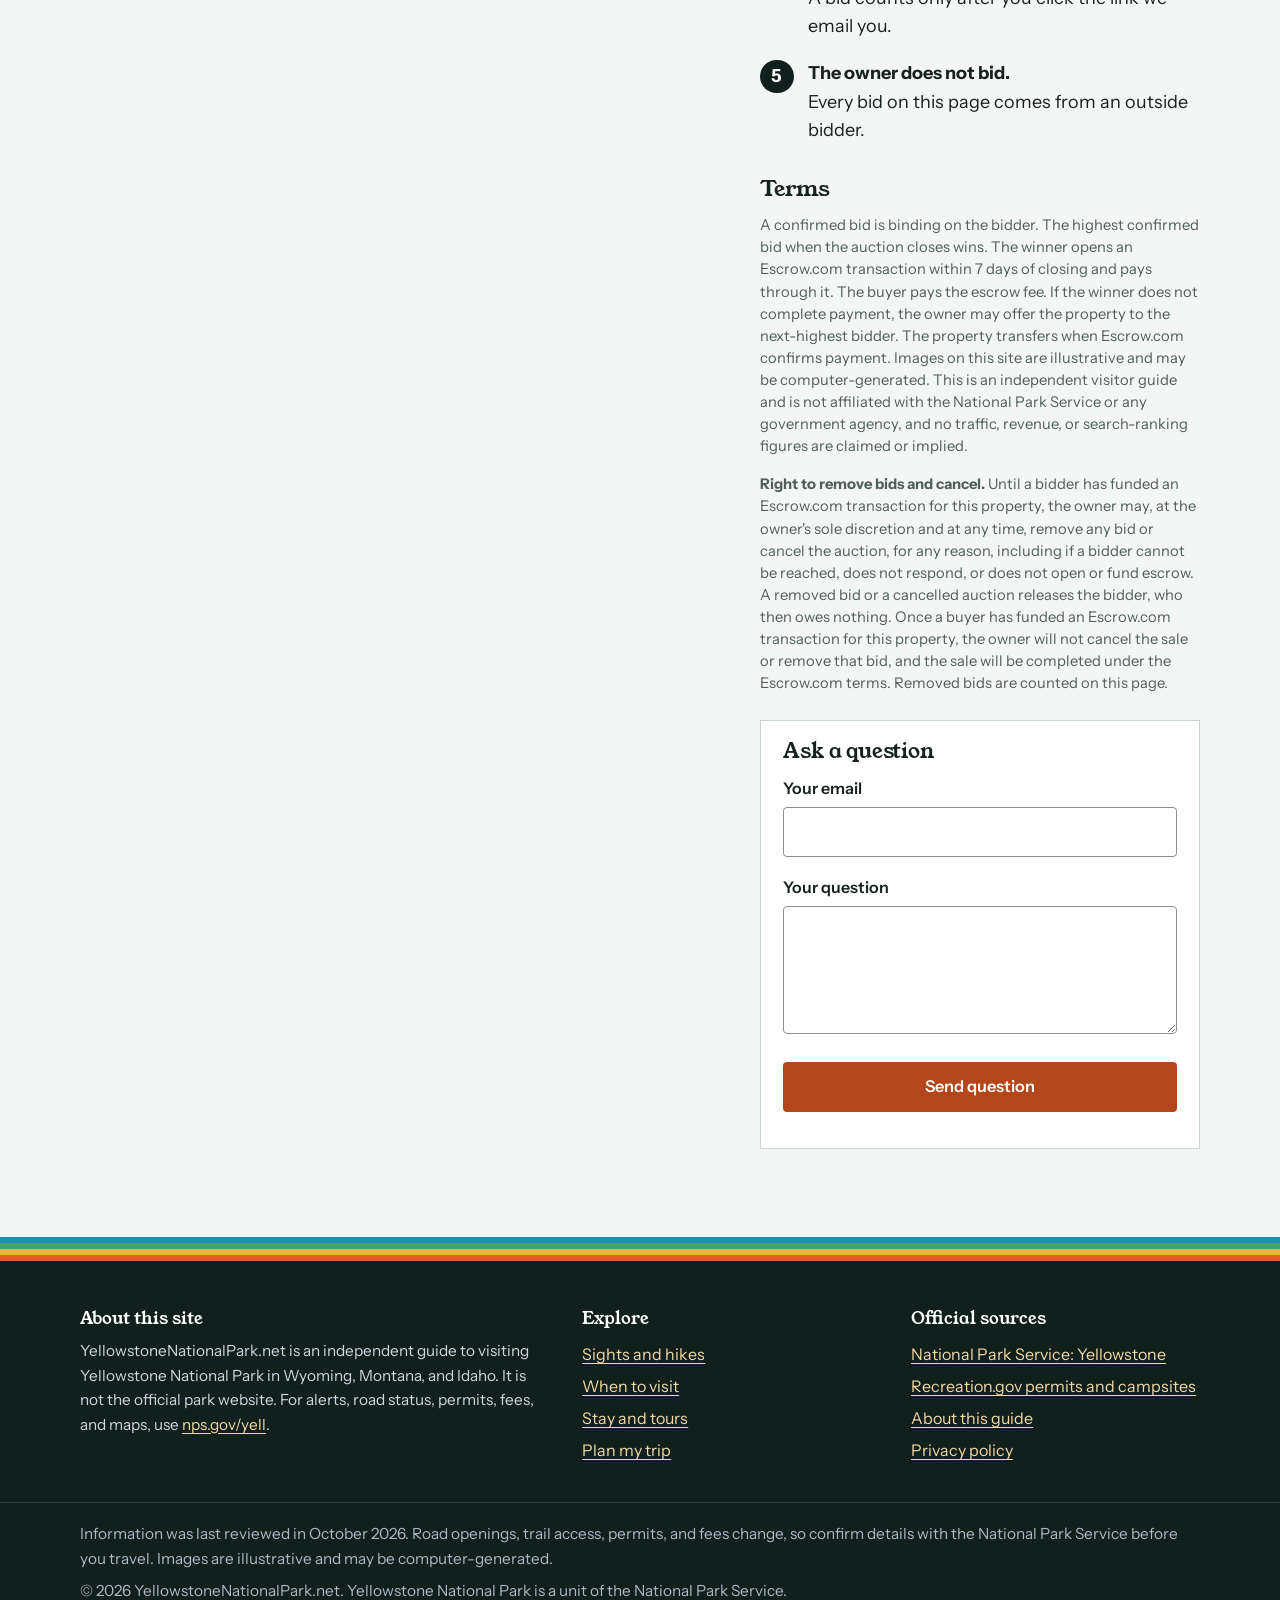
==== commit 29541354: "Auction terms: right to remove bids and cancel until escrow is funded Co-Authored-By: Claude Sonnet " ====
--- a/auction.html
+++ b/auction.html
@@ -81,7 +81,7 @@
 <div class="field"><label for="bid-phone">Phone</label><input type="tel" id="bid-phone" name="phone" autocomplete="tel" required></div>
 </div>
 <div class="field"><label for="bid-amount">Your bid (US dollars)</label><div class="a-amount-field"><span>$</span><input type="text" inputmode="numeric" id="bid-amount" name="amount" autocomplete="off" required></div></div>
-<div class="field"><label class="check"><input type="checkbox" name="terms" id="bid-terms"><span>I have read the auction terms. I understand that a confirmed bid is binding, and that the winner pays through Escrow.com within 7 days of the auction closing.</span></label></div>
+<div class="field"><label class="check"><input type="checkbox" name="terms" id="bid-terms"><span>I have read the auction terms. I understand that a confirmed bid is binding on me, that the winner opens and funds an Escrow.com transaction within 7 days of the auction closing, and that the owner may remove a bid or cancel the auction until escrow is funded.</span></label></div>
 <button class="btn" type="submit">Submit bid</button>
 <div id="bid-status" class="form-status" role="status"></div>
 </form>
@@ -110,7 +110,8 @@
 </ol>
 
 <h2>Terms</h2>
-<p class="fine" style="margin-top:0">A confirmed bid is a binding offer. The highest confirmed bid when the auction closes wins. The winner opens an Escrow.com transaction within 7 days of closing and pays through it. The buyer pays the escrow fee. If the winner does not complete payment, the owner may offer the property to the next-highest bidder. The owner may remove a bid, for example if a bidder cannot be reached or cannot complete payment, or may cancel the auction at any time before escrow is funded. Removed bids are counted on this page, and a removed bidder owes nothing. The property transfers when Escrow.com confirms payment. Images on this site are illustrative and may be computer-generated. This is an independent visitor guide and is not affiliated with the National Park Service or any government agency, and no traffic, revenue, or search-ranking figures are claimed or implied.</p>
+<p class="fine" style="margin-top:0">A confirmed bid is binding on the bidder. The highest confirmed bid when the auction closes wins. The winner opens an Escrow.com transaction within 7 days of closing and pays through it. The buyer pays the escrow fee. If the winner does not complete payment, the owner may offer the property to the next-highest bidder. The property transfers when Escrow.com confirms payment. Images on this site are illustrative and may be computer-generated. This is an independent visitor guide and is not affiliated with the National Park Service or any government agency, and no traffic, revenue, or search-ranking figures are claimed or implied.</p>
+<p class="fine"><strong>Right to remove bids and cancel.</strong> Until a bidder has funded an Escrow.com transaction for this property, the owner may, at the owner's sole discretion and at any time, remove any bid or cancel the auction, for any reason, including if a bidder cannot be reached, does not respond, or does not open or fund escrow. A removed bid or a cancelled auction releases the bidder, who then owes nothing. Once a buyer has funded an Escrow.com transaction for this property, the owner will not cancel the sale or remove that bid, and the sale will be completed under the Escrow.com terms. Removed bids are counted on this page.</p>
 
 <form id="ask-form" class="ask-form" novalidate>
 <h3>Ask a question</h3>
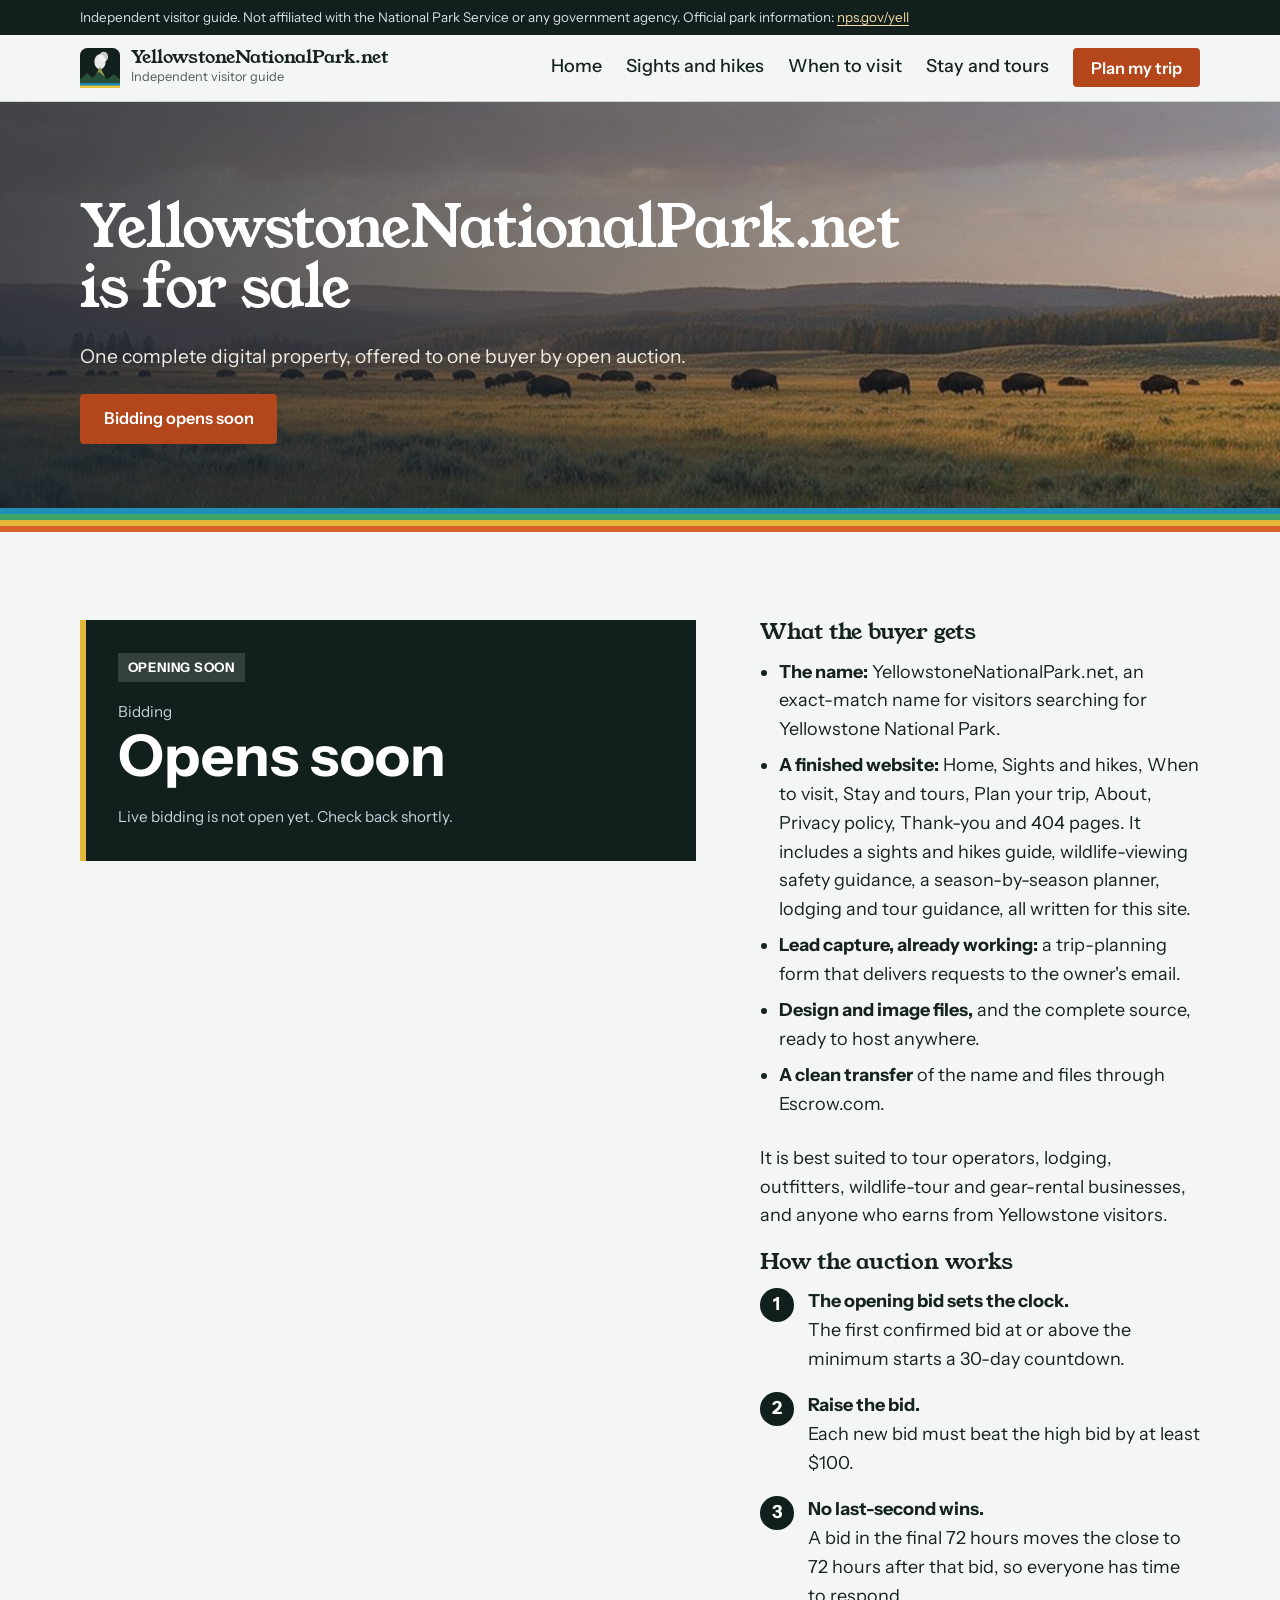
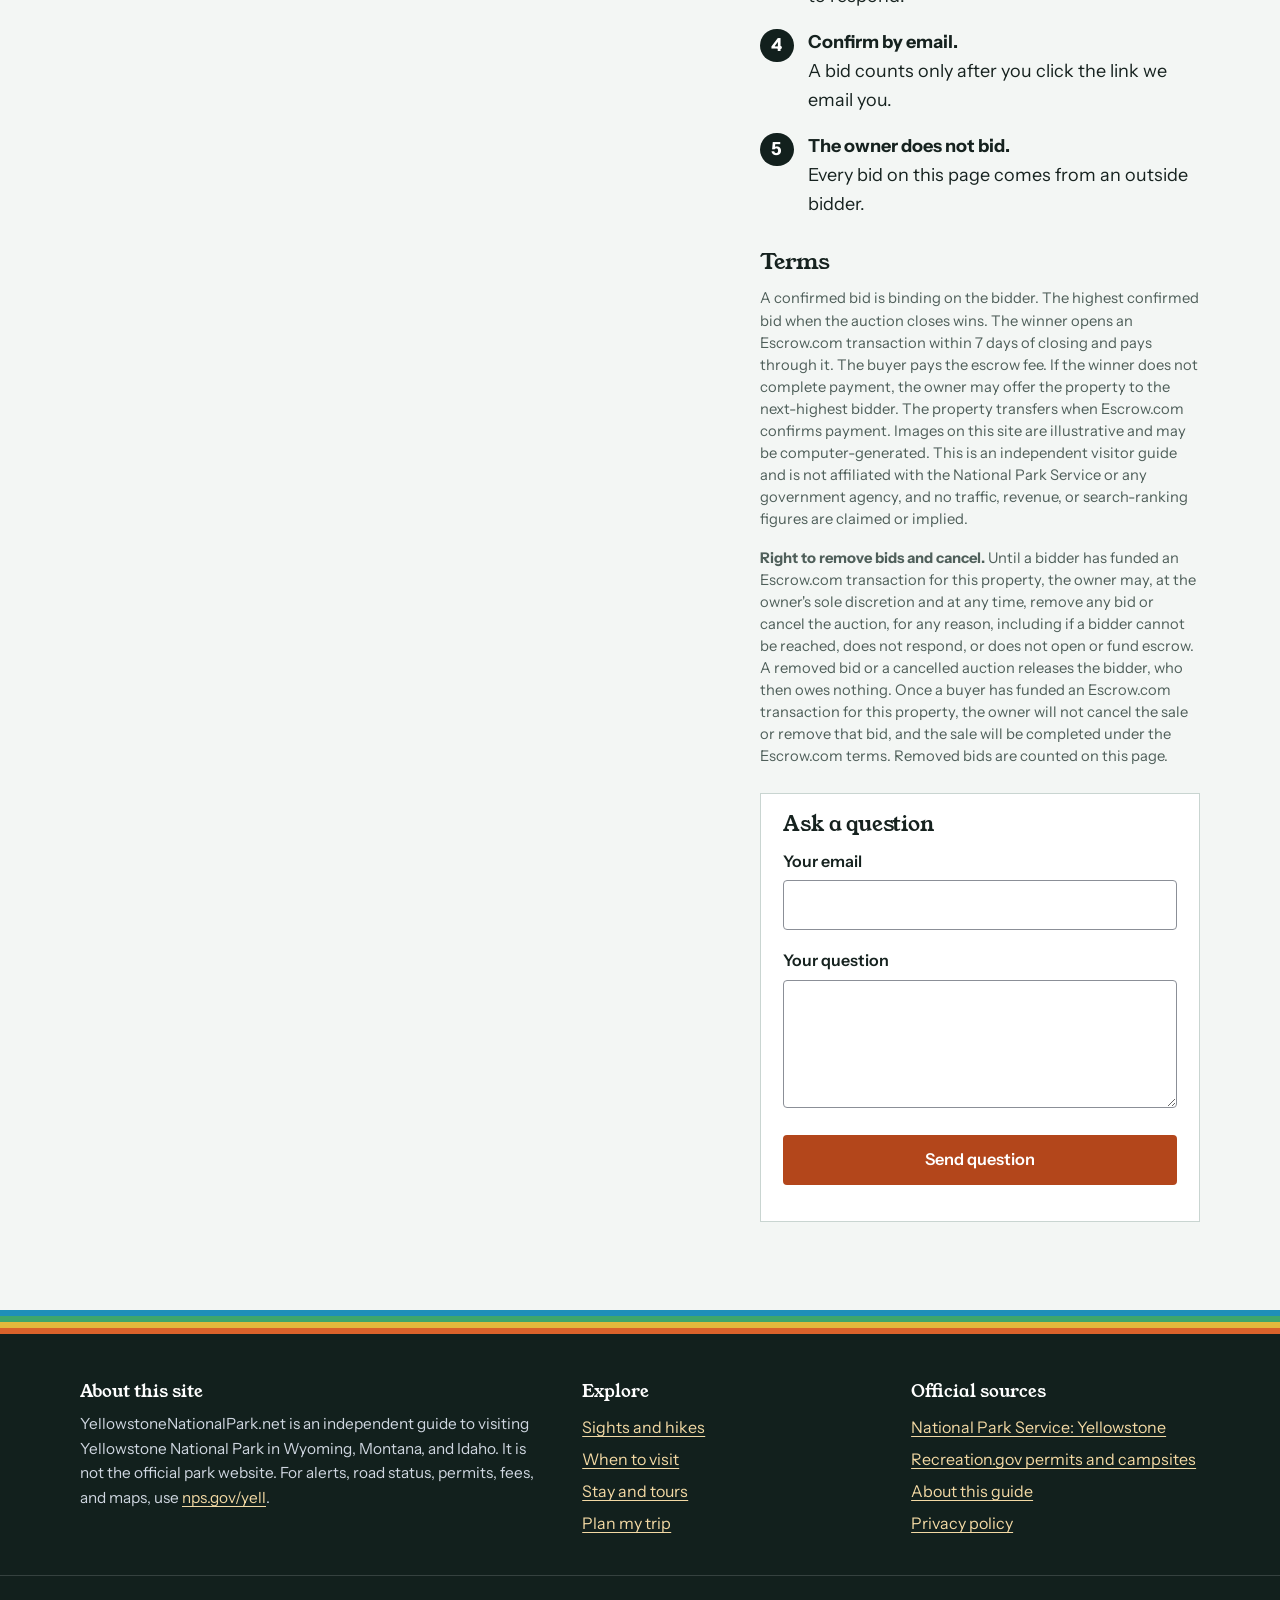
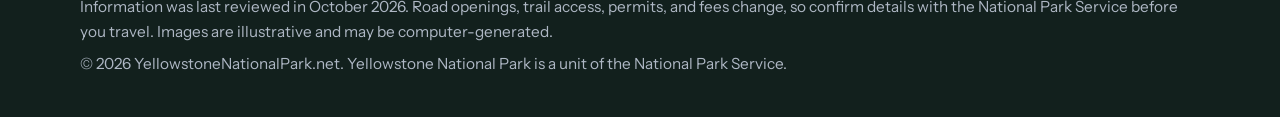
==== commit 00b0f88a: "Add Place a bid call to action to auction page Co-Authored-By: Claude Sonnet 5.5 <noreply@anthropic." ====
--- a/auction.html
+++ b/auction.html
@@ -44,6 +44,7 @@
 <div class="wrap">
 <h1>YellowstoneNationalPark.net is for sale</h1>
 <p>One complete digital property, offered to one buyer by open auction.</p>
+<p style="margin-top:1.4rem"><a class="btn" id="a-cta" href="#auction-panel">Place a bid</a></p>
 </div>
 </section>
 <div class="strata" aria-hidden="true"><i></i><i></i><i></i><i></i></div>
